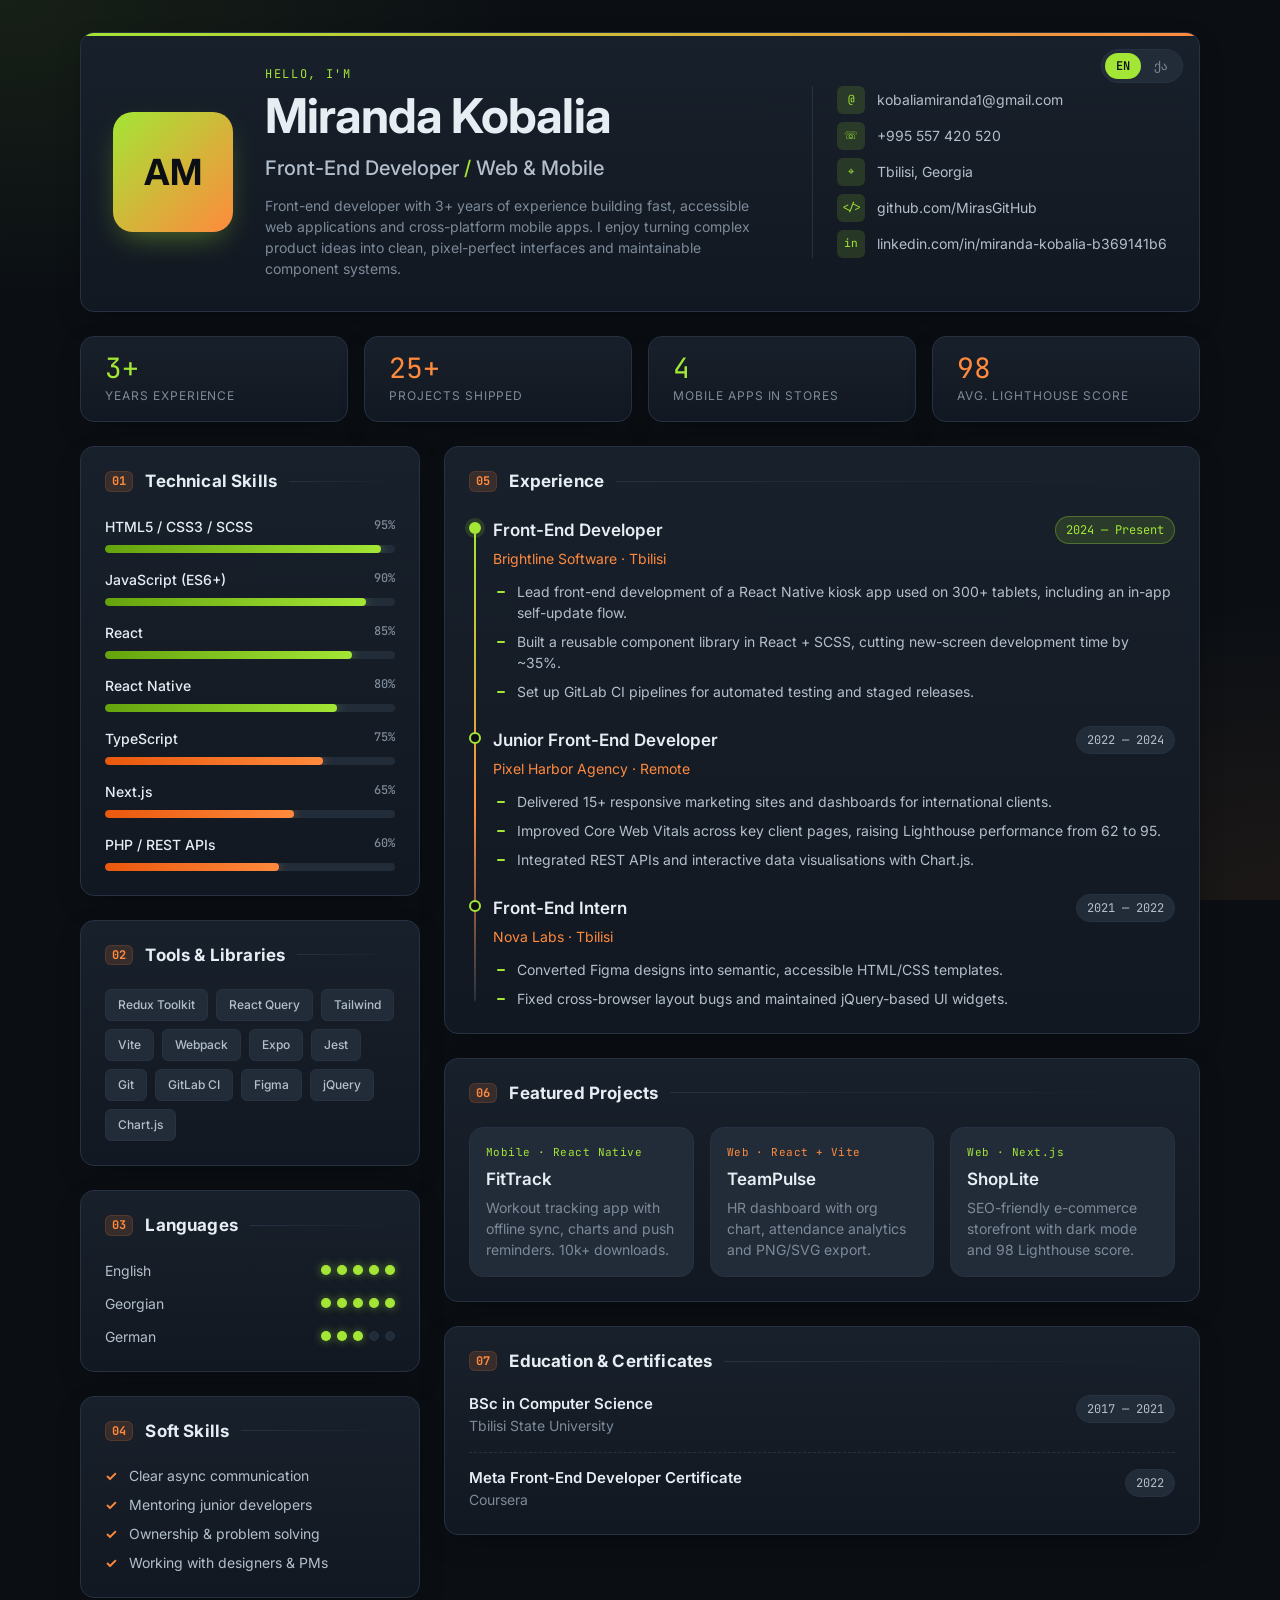
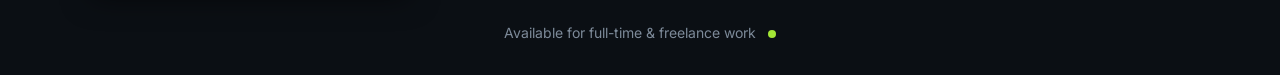
==== index.html @ 2007dba7 "initial commit" ====
<!DOCTYPE html>
<html lang="en">
<head>
  <meta charset="UTF-8" />
  <meta name="viewport" content="width=device-width, initial-scale=1.0" />
  <meta name="description" content="Miranda Kobalia — Front-End Developer (Web & Mobile). Resume." />
  <title>Miranda Kobalia — Front-End Developer</title>

  <link rel="preconnect" href="https://fonts.googleapis.com" />
  <link rel="preconnect" href="https://fonts.gstatic.com" crossorigin />
  <link href="https://fonts.googleapis.com/css2?family=Inter:wght@400;500;600;700&family=JetBrains+Mono:wght@500&family=Noto+Sans+Georgian:wght@400;500;600;700&display=swap" rel="stylesheet" />

  <link rel="stylesheet" href="styles/reset.css" />
  <link rel="stylesheet" href="styles/assets.css" />
  <link rel="stylesheet" href="styles/style.css" />
</head>
<body>
  <main class="resume">

    <!-- ============ HEADER ============ -->
    <header class="hero card">
      <nav class="lang-switch" aria-label="Language">
        <a href="index.html" lang="en" aria-current="page">EN</a>
        <a href="ka.html" lang="ka">ქა</a>
      </nav>

      <div class="hero__avatar" aria-hidden="true">AM</div>

      <div class="hero__info">
        <p class="eyebrow">Hello, I'm</p>
        <h1 class="hero__name">Miranda Kobalia</h1>
        <p class="hero__role">
          Front-End Developer <span class="text-accent">/</span> Web &amp; Mobile
        </p>
        <p class="hero__summary">
          Front-end developer with 3+ years of experience building fast, accessible web
          applications and cross-platform mobile apps. I enjoy turning complex product
          ideas into clean, pixel-perfect interfaces and maintainable component systems.
        </p>
      </div>

      <ul class="hero__contacts">
        <li>
          <a class="contact" href="mailto:kobaliamiranda1@gmail.com">
            <span class="contact__icon">@</span>kobaliamiranda1@gmail.com
          </a>
        </li>
        <li>
          <a class="contact" href="tel:+995557420520">
            <span class="contact__icon">☏</span>+995 557 420 520
          </a>
        </li>
        <li>
          <span class="contact">
            <span class="contact__icon">⌖</span>Tbilisi, Georgia
          </span>
        </li>
        <li>
          <a class="contact" href="https://github.com/MirasGitHub" target="_blank" rel="noopener">
            <span class="contact__icon">&lt;/&gt;</span>github.com/MirasGitHub
          </a>
        </li>
        <li>
          <a class="contact" href="https://linkedin.com/in/miranda-kobalia-b369141b6" target="_blank" rel="noopener">
            <span class="contact__icon">in</span>linkedin.com/in/miranda-kobalia-b369141b6
          </a>
        </li>
      </ul>
    </header>

    <!-- ============ STATS ============ -->
    <section class="stats" aria-label="Highlights">
      <div class="stat card">
        <span class="stat__value text-accent">3+</span>
        <span class="stat__label">Years experience</span>
      </div>
      <div class="stat card">
        <span class="stat__value text-orange">25+</span>
        <span class="stat__label">Projects shipped</span>
      </div>
      <div class="stat card">
        <span class="stat__value text-accent">4</span>
        <span class="stat__label">Mobile apps in stores</span>
      </div>
      <div class="stat card">
        <span class="stat__value text-orange">98</span>
        <span class="stat__label">Avg. Lighthouse score</span>
      </div>
    </section>

    <div class="layout">

      <!-- ============ SIDEBAR ============ -->
      <aside class="sidebar">

        <section class="card">
          <h2 class="section-title"><span class="section-title__num">01</span>Technical Skills</h2>

          <ul class="skills">
            <li class="skill" style="--level: 95%">
              <div class="skill__head"><span>HTML5 / CSS3 / SCSS</span><span class="skill__pct">95%</span></div>
              <div class="progress"><span class="progress__bar"></span></div>
            </li>
            <li class="skill" style="--level: 90%">
              <div class="skill__head"><span>JavaScript (ES6+)</span><span class="skill__pct">90%</span></div>
              <div class="progress"><span class="progress__bar"></span></div>
            </li>
            <li class="skill" style="--level: 85%">
              <div class="skill__head"><span>React</span><span class="skill__pct">85%</span></div>
              <div class="progress"><span class="progress__bar"></span></div>
            </li>
            <li class="skill" style="--level: 80%">
              <div class="skill__head"><span>React Native</span><span class="skill__pct">80%</span></div>
              <div class="progress"><span class="progress__bar"></span></div>
            </li>
            <li class="skill" style="--level: 75%">
              <div class="skill__head"><span>TypeScript</span><span class="skill__pct">75%</span></div>
              <div class="progress"><span class="progress__bar progress__bar--orange"></span></div>
            </li>
            <li class="skill" style="--level: 65%">
              <div class="skill__head"><span>Next.js</span><span class="skill__pct">65%</span></div>
              <div class="progress"><span class="progress__bar progress__bar--orange"></span></div>
            </li>
            <li class="skill" style="--level: 60%">
              <div class="skill__head"><span>PHP / REST APIs</span><span class="skill__pct">60%</span></div>
              <div class="progress"><span class="progress__bar progress__bar--orange"></span></div>
            </li>
          </ul>
        </section>

        <section class="card">
          <h2 class="section-title"><span class="section-title__num">02</span>Tools &amp; Libraries</h2>
          <ul class="tags">
            <li class="tag">Redux Toolkit</li>
            <li class="tag">React Query</li>
            <li class="tag">Tailwind</li>
            <li class="tag">Vite</li>
            <li class="tag">Webpack</li>
            <li class="tag">Expo</li>
            <li class="tag">Jest</li>
            <li class="tag">Git</li>
            <li class="tag">GitLab CI</li>
            <li class="tag">Figma</li>
            <li class="tag">jQuery</li>
            <li class="tag">Chart.js</li>
          </ul>
        </section>

        <section class="card">
          <h2 class="section-title"><span class="section-title__num">03</span>Languages</h2>
          <ul class="langs">
            <li class="lang">
              <span>English</span>
              <span class="dots" style="--filled: 5" aria-label="5 of 5"><i></i><i></i><i></i><i></i><i></i></span>
            </li>
            <li class="lang">
              <span>Georgian</span>
              <span class="dots" style="--filled: 5" aria-label="5 of 5"><i></i><i></i><i></i><i></i><i></i></span>
            </li>
            <li class="lang">
              <span>German</span>
              <span class="dots" style="--filled: 3" aria-label="3 of 5"><i></i><i></i><i></i><i></i><i></i></span>
            </li>
          </ul>
        </section>

        <section class="card">
          <h2 class="section-title"><span class="section-title__num">04</span>Soft Skills</h2>
          <ul class="list-check">
            <li>Clear async communication</li>
            <li>Mentoring junior developers</li>
            <li>Ownership &amp; problem solving</li>
            <li>Working with designers &amp; PMs</li>
          </ul>
        </section>
      </aside>

      <!-- ============ MAIN CONTENT ============ -->
      <div class="content">

        <section class="card">
          <h2 class="section-title"><span class="section-title__num">05</span>Experience</h2>

          <ol class="timeline">
            <li class="timeline__item">
              <div class="timeline__head">
                <h3 class="timeline__role">Front-End Developer</h3>
                <span class="badge badge--accent">2024 — Present</span>
              </div>
              <p class="timeline__company">Brightline Software · Tbilisi</p>
              <ul class="list-dash">
                <li>Lead front-end development of a React Native kiosk app used on 300+ tablets, including an in-app self-update flow.</li>
                <li>Built a reusable component library in React + SCSS, cutting new-screen development time by ~35%.</li>
                <li>Set up GitLab CI pipelines for automated testing and staged releases.</li>
              </ul>
            </li>

            <li class="timeline__item">
              <div class="timeline__head">
                <h3 class="timeline__role">Junior Front-End Developer</h3>
                <span class="badge">2022 — 2024</span>
              </div>
              <p class="timeline__company">Pixel Harbor Agency · Remote</p>
              <ul class="list-dash">
                <li>Delivered 15+ responsive marketing sites and dashboards for international clients.</li>
                <li>Improved Core Web Vitals across key client pages, raising Lighthouse performance from 62 to 95.</li>
                <li>Integrated REST APIs and interactive data visualisations with Chart.js.</li>
              </ul>
            </li>

            <li class="timeline__item">
              <div class="timeline__head">
                <h3 class="timeline__role">Front-End Intern</h3>
                <span class="badge">2021 — 2022</span>
              </div>
              <p class="timeline__company">Nova Labs · Tbilisi</p>
              <ul class="list-dash">
                <li>Converted Figma designs into semantic, accessible HTML/CSS templates.</li>
                <li>Fixed cross-browser layout bugs and maintained jQuery-based UI widgets.</li>
              </ul>
            </li>
          </ol>
        </section>

        <section class="card">
          <h2 class="section-title"><span class="section-title__num">06</span>Featured Projects</h2>

          <div class="projects">
            <article class="project">
              <span class="project__type text-accent">Mobile · React Native</span>
              <h3 class="project__title">FitTrack</h3>
              <p class="project__desc">Workout tracking app with offline sync, charts and push reminders. 10k+ downloads.</p>
            </article>
            <article class="project">
              <span class="project__type text-orange">Web · React + Vite</span>
              <h3 class="project__title">TeamPulse</h3>
              <p class="project__desc">HR dashboard with org chart, attendance analytics and PNG/SVG export.</p>
            </article>
            <article class="project">
              <span class="project__type text-accent">Web · Next.js</span>
              <h3 class="project__title">ShopLite</h3>
              <p class="project__desc">SEO-friendly e-commerce storefront with dark mode and 98 Lighthouse score.</p>
            </article>
          </div>
        </section>

        <section class="card">
          <h2 class="section-title"><span class="section-title__num">07</span>Education &amp; Certificates</h2>

          <div class="edu">
            <div class="edu__item">
              <div>
                <h3 class="edu__title">BSc in Computer Science</h3>
                <p class="text-muted">Tbilisi State University</p>
              </div>
              <span class="badge">2017 — 2021</span>
            </div>
            <div class="edu__item">
              <div>
                <h3 class="edu__title">Meta Front-End Developer Certificate</h3>
                <p class="text-muted">Coursera</p>
              </div>
              <span class="badge">2022</span>
            </div>
          </div>
        </section>

      </div>
    </div>

    <footer class="footer">
      <p>Available for full-time &amp; freelance work <span class="status-dot" aria-hidden="true"></span></p>
    </footer>
  </main>
</body>
</html>
---- styles/assets.css ----
/* =========================================================
   assets.css — design tokens + reusable utility classes
   ========================================================= */

:root {
  /* ---- Colors ---- */
  --bg:            #0b0f14;
  --bg-glow-1:     rgba(163, 230, 53, 0.08);
  --bg-glow-2:     rgba(255, 138, 61, 0.07);
  --surface:       #121821;
  --surface-2:     #18202b;
  --surface-3:     #222c39;
  --border:        #263142;

  --text:          #e6edf3;
  --text-soft:     #b3bfcc;
  --text-muted:    #7d8a99;

  --accent:        #a3e635;   /* salad / lime */
  --accent-dim:    rgba(163, 230, 53, 0.14);
  --orange:        #ff8a3d;
  --orange-dim:    rgba(255, 138, 61, 0.14);

  /* ---- Type ---- */
  --font-sans: "Inter", "Noto Sans Georgian", system-ui, -apple-system, "Segoe UI", Roboto, sans-serif;
  --font-mono: "JetBrains Mono", ui-monospace, SFMono-Regular, Menlo, monospace;

  --fs-xs:   0.75rem;
  --fs-sm:   0.875rem;
  --fs-base: 0.9375rem;
  --fs-md:   1.0625rem;
  --fs-lg:   1.25rem;
  --fs-xl:   clamp(2rem, 1.4rem + 2.6vw, 3rem);

  /* ---- Spacing / shape ---- */
  --space-1: 0.25rem;
  --space-2: 0.5rem;
  --space-3: 0.75rem;
  --space-4: 1rem;
  --space-5: 1.5rem;
  --space-6: 2rem;

  --radius-sm: 6px;
  --radius:    14px;
  --radius-lg: 20px;

  --shadow: 0 10px 30px -12px rgba(0, 0, 0, 0.6);
  --transition: 0.25s ease;
}

/* ---------- Card ---------- */
.card {
  background: linear-gradient(180deg, var(--surface-2) 0%, var(--surface) 100%);
  border: 1px solid var(--border);
  border-radius: var(--radius);
  padding: var(--space-5);
  box-shadow: var(--shadow);
  transition: border-color var(--transition), transform var(--transition);
}

.card:hover {
  border-color: #34425a;
}

/* ---------- Text utilities ---------- */
.text-accent { color: var(--accent); }
.text-orange { color: var(--orange); }
.text-muted  { color: var(--text-muted); font-size: var(--fs-sm); }

.eyebrow {
  font-family: var(--font-mono);
  font-size: var(--fs-xs);
  letter-spacing: 0.14em;
  text-transform: uppercase;
  color: var(--accent);
}

/* ---------- Section title ---------- */
.section-title {
  display: flex;
  align-items: center;
  gap: var(--space-3);
  margin-bottom: var(--space-5);
  font-size: var(--fs-md);
  font-weight: 700;
  letter-spacing: 0.01em;
}

.section-title::after {
  content: "";
  flex: 1;
  height: 1px;
  background: linear-gradient(90deg, var(--border), transparent);
}

.section-title__num {
  font-family: var(--font-mono);
  font-size: var(--fs-xs);
  color: var(--orange);
  padding: 2px 6px;
  border: 1px solid var(--orange-dim);
  border-radius: var(--radius-sm);
  background: var(--orange-dim);
}

/* ---------- Badge ---------- */
.badge {
  display: inline-flex;
  align-items: center;
  white-space: nowrap;
  font-family: var(--font-mono);
  font-size: var(--fs-xs);
  color: var(--text-soft);
  padding: 4px 10px;
  border-radius: 999px;
  background: var(--surface-3);
  border: 1px solid var(--border);
}

.badge--accent {
  color: var(--accent);
  background: var(--accent-dim);
  border-color: rgba(163, 230, 53, 0.3);
}

/* ---------- Tags ---------- */
.tags {
  display: flex;
  flex-wrap: wrap;
  gap: var(--space-2);
}

.tag {
  font-size: var(--fs-xs);
  font-weight: 500;
  color: var(--text-soft);
  padding: 6px 12px;
  border-radius: var(--radius-sm);
  background: var(--surface-3);
  border: 1px solid var(--border);
  transition: color var(--transition), border-color var(--transition);
}

.tag:hover {
  color: var(--accent);
  border-color: var(--accent);
}

/* ---------- Progress bar ---------- */
.progress {
  position: relative;
  height: 8px;
  border-radius: 999px;
  background: var(--surface-3);
  overflow: hidden;
}

.progress__bar {
  display: block;
  height: 100%;
  width: var(--level, 50%);
  border-radius: inherit;
  background: linear-gradient(90deg, #65a30d, var(--accent));
  box-shadow: 0 0 12px rgba(163, 230, 53, 0.45);
  animation: progress-fill 1.2s cubic-bezier(0.22, 1, 0.36, 1) both;
}

.progress__bar--orange {
  background: linear-gradient(90deg, #ea580c, var(--orange));
  box-shadow: 0 0 12px rgba(255, 138, 61, 0.45);
}

@keyframes progress-fill {
  from { width: 0; }
}

/* ---------- Rating dots (uses --filled on parent) ---------- */
.dots {
  display: inline-flex;
  gap: 6px;
}

.dots i {
  position: relative;
  width: 10px;
  height: 10px;
  border-radius: 50%;
  background: var(--surface-3);
  border: 1px solid var(--border);
}

.dots i:nth-child(1) { --n: 1; }
.dots i:nth-child(2) { --n: 2; }
.dots i:nth-child(3) { --n: 3; }
.dots i:nth-child(4) { --n: 4; }
.dots i:nth-child(5) { --n: 5; }

.dots i::after {
  content: "";
  position: absolute;
  inset: -1px;
  border-radius: 50%;
  background: var(--accent);
  box-shadow: 0 0 8px rgba(163, 230, 53, 0.5);
  /* 1 when n <= filled, 0 otherwise */
  opacity: clamp(0, calc(var(--filled, 0) - var(--n) + 1), 1);
}

/* ---------- Lists ---------- */
.list-dash li,
.list-check li {
  position: relative;
  padding-left: var(--space-5);
  color: var(--text-soft);
  font-size: var(--fs-sm);
}

.list-dash li + li,
.list-check li + li {
  margin-top: var(--space-2);
}

.list-dash li::before {
  content: "";
  position: absolute;
  left: 4px;
  top: 0.7em;
  width: 8px;
  height: 2px;
  background: var(--accent);
  border-radius: 2px;
}

.list-check li::before {
  content: "✓";
  position: absolute;
  left: 0;
  top: 0;
  font-weight: 700;
  color: var(--orange);
}

/* ---------- Language switch ---------- */
.lang-switch {
  display: inline-flex;
  gap: 2px;
  padding: 3px;
  border-radius: 999px;
  background: var(--surface-3);
  border: 1px solid var(--border);
}

.lang-switch a {
  min-width: 36px;
  padding: 4px 10px;
  border-radius: 999px;
  text-align: center;
  font-family: var(--font-mono), "Noto Sans Georgian", sans-serif;
  font-size: var(--fs-xs);
  color: var(--text-muted);
  transition: color var(--transition), background var(--transition);
}

.lang-switch a:hover {
  color: var(--text);
}

.lang-switch a[aria-current="page"] {
  color: var(--bg);
  background: var(--accent);
  font-weight: 600;
}

/* ---------- Status dot ---------- */
.status-dot {
  display: inline-block;
  width: 8px;
  height: 8px;
  margin-left: var(--space-2);
  border-radius: 50%;
  background: var(--accent);
  vertical-align: middle;
  animation: pulse 2s infinite;
}

@keyframes pulse {
  0%   { box-shadow: 0 0 0 0 rgba(163, 230, 53, 0.6); }
  70%  { box-shadow: 0 0 0 8px rgba(163, 230, 53, 0); }
  100% { box-shadow: 0 0 0 0 rgba(163, 230, 53, 0); }
}
---- styles/style.css ----
/* =========================================================
   style.css — page layout & resume-specific components
   ========================================================= */

body {
  font-family: var(--font-sans);
  font-size: var(--fs-base);
  color: var(--text);
  background-color: var(--bg);
  background-image:
    radial-gradient(900px 500px at 0% 0%, var(--bg-glow-1), transparent 60%),
    radial-gradient(800px 500px at 100% 100%, var(--bg-glow-2), transparent 60%);
  background-attachment: fixed;
}

::selection {
  background: var(--accent);
  color: var(--bg);
}

.resume {
  width: min(1120px, 100% - 2rem);
  margin-inline: auto;
  padding-block: var(--space-6);
  display: grid;
  gap: var(--space-5);
}

/* ================= HERO ================= */
.hero {
  position: relative;
  overflow: hidden;
  display: grid;
  grid-template-columns: auto 1fr auto;
  align-items: center;
  gap: var(--space-6);
  padding: var(--space-6);
}

.hero::before {
  content: "";
  position: absolute;
  top: 0;
  left: 0;
  right: 0;
  height: 3px;
  background: linear-gradient(90deg, var(--accent), var(--orange));
}

.hero .lang-switch {
  position: absolute;
  top: var(--space-4);
  right: var(--space-4);
  z-index: 1;
}

.hero__avatar {
  display: grid;
  place-items: center;
  width: 120px;
  aspect-ratio: 1;
  border-radius: var(--radius-lg);
  font-size: 2.25rem;
  font-weight: 700;
  color: var(--bg);
  background: linear-gradient(135deg, var(--accent), var(--orange));
  box-shadow: 0 12px 30px -10px rgba(163, 230, 53, 0.45);
}

.hero__name {
  margin-block: var(--space-1) var(--space-2);
  font-size: var(--fs-xl);
  font-weight: 700;
  letter-spacing: -0.02em;
}

.hero__role {
  font-size: var(--fs-lg);
  font-weight: 500;
  color: var(--text-soft);
}

.hero__summary {
  max-width: 56ch;
  margin-top: var(--space-3);
  color: var(--text-muted);
  font-size: var(--fs-sm);
}

.hero__contacts {
  display: grid;
  gap: var(--space-2);
  padding-left: var(--space-5);
  border-left: 1px solid var(--border);
}

.contact {
  display: inline-flex;
  align-items: center;
  gap: var(--space-3);
  font-size: var(--fs-sm);
  color: var(--text-soft);
  transition: color var(--transition);
}

a.contact:hover {
  color: var(--accent);
}

.contact__icon {
  display: grid;
  place-items: center;
  flex-shrink: 0;
  width: 28px;
  height: 28px;
  border-radius: var(--radius-sm);
  font-family: var(--font-mono);
  font-size: 0.7rem;
  color: var(--accent);
  background: var(--accent-dim);
}

/* ================= STATS ================= */
.stats {
  display: grid;
  grid-template-columns: repeat(4, 1fr);
  gap: var(--space-4);
}

.stat {
  display: flex;
  flex-direction: column;
  gap: var(--space-1);
  padding: var(--space-4) var(--space-5);
}

.stat:hover {
  transform: translateY(-3px);
}

.stat__value {
  font-family: var(--font-mono);
  font-size: 1.75rem;
  line-height: 1.1;
}

.stat__label {
  font-size: var(--fs-xs);
  text-transform: uppercase;
  letter-spacing: 0.08em;
  color: var(--text-muted);
}

/* ================= LAYOUT ================= */
.layout {
  display: grid;
  grid-template-columns: 340px 1fr;
  gap: var(--space-5);
  align-items: start;
}

.sidebar,
.content {
  display: grid;
  gap: var(--space-5);
}

/* ================= SKILLS ================= */
.skills {
  display: grid;
  gap: var(--space-4);
}

.skill__head {
  display: flex;
  justify-content: space-between;
  gap: var(--space-3);
  margin-bottom: var(--space-2);
  font-size: var(--fs-sm);
  font-weight: 500;
}

.skill__pct {
  font-family: var(--font-mono);
  font-size: var(--fs-xs);
  color: var(--text-muted);
}

/* ================= LANGUAGES ================= */
.langs {
  display: grid;
  gap: var(--space-3);
}

.lang {
  display: flex;
  justify-content: space-between;
  align-items: center;
  font-size: var(--fs-sm);
  color: var(--text-soft);
}

/* ================= TIMELINE ================= */
.timeline {
  position: relative;
  display: grid;
  gap: var(--space-5);
  padding-left: var(--space-5);
}

.timeline::before {
  content: "";
  position: absolute;
  left: 5px;
  top: 8px;
  bottom: 8px;
  width: 2px;
  background: linear-gradient(180deg, var(--accent), var(--orange) 60%, var(--border));
  border-radius: 2px;
}

.timeline__item {
  position: relative;
}

.timeline__item::before {
  content: "";
  position: absolute;
  left: calc(-1 * var(--space-5));
  top: 6px;
  width: 12px;
  height: 12px;
  border-radius: 50%;
  background: var(--bg);
  border: 2px solid var(--accent);
}

.timeline__item:first-child::before {
  background: var(--accent);
  box-shadow: 0 0 0 4px var(--accent-dim);
}

.timeline__head {
  display: flex;
  justify-content: space-between;
  align-items: center;
  flex-wrap: wrap;
  gap: var(--space-2) var(--space-3);
}

.timeline__role {
  font-size: var(--fs-md);
  font-weight: 600;
}

.timeline__company {
  margin-block: var(--space-1) var(--space-3);
  font-size: var(--fs-sm);
  color: var(--orange);
}

/* ================= PROJECTS ================= */
.projects {
  display: grid;
  grid-template-columns: repeat(3, 1fr);
  gap: var(--space-4);
}

.project {
  display: flex;
  flex-direction: column;
  gap: var(--space-2);
  padding: var(--space-4);
  border-radius: var(--radius);
  background: var(--surface-3);
  border: 1px solid var(--border);
  transition: transform var(--transition), border-color var(--transition);
}

.project:hover {
  transform: translateY(-3px);
  border-color: var(--accent);
}

.project__type {
  font-family: var(--font-mono);
  font-size: 0.6875rem;
  letter-spacing: 0.04em;
}

.project__title {
  font-size: var(--fs-md);
  font-weight: 600;
}

.project__desc {
  font-size: var(--fs-sm);
  color: var(--text-muted);
}

/* ================= EDUCATION ================= */
.edu {
  display: grid;
  gap: var(--space-4);
}

.edu__item {
  display: flex;
  justify-content: space-between;
  align-items: flex-start;
  gap: var(--space-3);
  padding-bottom: var(--space-4);
  border-bottom: 1px dashed var(--border);
}

.edu__item:last-child {
  padding-bottom: 0;
  border-bottom: none;
}

.edu__title {
  font-size: var(--fs-base);
  font-weight: 600;
  margin-bottom: 2px;
}

/* ================= FOOTER ================= */
.footer {
  text-align: center;
  font-size: var(--fs-sm);
  color: var(--text-muted);
}

/* =========================================================
   GEORGIAN (lang="ka") ADJUSTMENTS
   Georgian has no lowercase/uppercase in everyday text — browsers
   would turn it into Mtavruli capitals, so disable uppercase here.
   ========================================================= */
html:lang(ka) .eyebrow,
html:lang(ka) .stat__label {
  text-transform: none;
  letter-spacing: 0.02em;
}

html:lang(ka) .eyebrow,
html:lang(ka) .project__type {
  font-family: var(--font-sans);
  font-weight: 600;
}

html:lang(ka) .hero__name {
  letter-spacing: 0;
}

html:lang(ka) .section-title {
  font-size: var(--fs-base);
}

html:lang(ka) .list-dash li,
html:lang(ka) .list-check li,
html:lang(ka) .hero__summary {
  line-height: 1.65;
}

/* =========================================================
   RESPONSIVE
   ========================================================= */

/* Laptop / small desktop */
@media (max-width: 1024px) {
  .hero {
    grid-template-columns: auto 1fr;
  }

  .hero__contacts {
    grid-column: 1 / -1;
    grid-template-columns: repeat(auto-fit, minmax(220px, 1fr));
    padding-left: 0;
    padding-top: var(--space-4);
    border-left: none;
    border-top: 1px solid var(--border);
  }

  .layout {
    grid-template-columns: 300px 1fr;
  }

  .projects {
    grid-template-columns: repeat(2, 1fr);
  }
}

/* Tablet */
@media (max-width: 820px) {
  .stats {
    grid-template-columns: repeat(2, 1fr);
  }

  .layout {
    grid-template-columns: 1fr;
  }

  /* show experience first on smaller screens */
  .content { order: -1; }
}

/* Mobile */
@media (max-width: 560px) {
  .resume {
    width: min(100% - 1.5rem, 1120px);
    padding-block: var(--space-4);
    gap: var(--space-4);
  }

  .card {
    padding: var(--space-4);
  }

  .hero {
    grid-template-columns: 1fr;
    justify-items: center;
    text-align: center;
    gap: var(--space-4);
    padding: var(--space-5) var(--space-4);
  }

  .hero__avatar {
    width: 92px;
    font-size: 1.75rem;
  }

  .hero__summary {
    margin-inline: auto;
  }

  .hero__contacts {
    width: 100%;
    grid-template-columns: 1fr;
    justify-items: start;
    text-align: left;
  }

  .contact {
    word-break: break-all;
  }

  .stats {
    gap: var(--space-3);
  }

  .stat__value {
    font-size: 1.5rem;
  }

  .projects {
    grid-template-columns: 1fr;
  }

  .edu__item {
    flex-direction: column;
  }
}

/* =========================================================
   PRINT — fit on one A4 page, light background
   ========================================================= */
@page {
  size: A4;
  margin: 10mm;
}

@media print {
  :root {
    --bg: #ffffff;
    --surface: #ffffff;
    --surface-2: #ffffff;
    --surface-3: #f1f3f5;
    --border: #dfe3e8;
    --text: #111418;
    --text-soft: #2c333b;
    --text-muted: #5b6672;
    --accent: #4d7c0f;
    --accent-dim: rgba(77, 124, 15, 0.12);
    --orange: #c2410c;
    --orange-dim: rgba(194, 65, 12, 0.1);
  }

  html { font-size: 11px; }

  body {
    background: #fff;
    -webkit-print-color-adjust: exact;
    print-color-adjust: exact;
  }

  .resume {
    width: 100%;
    padding: 0;
    gap: 8px;
  }

  .card {
    box-shadow: none;
    padding: 10px 12px;
    break-inside: avoid;
  }

  .hero { grid-template-columns: auto 1fr auto; gap: 16px; padding: 12px; }
  .hero__contacts { grid-column: auto; grid-template-columns: 1fr; padding: 0 0 0 12px; border-top: none; border-left: 1px solid var(--border); }
  .hero__avatar { width: 70px; font-size: 1.5rem; color: #fff; }
  .stats { grid-template-columns: repeat(4, 1fr); gap: 8px; }
  .layout { grid-template-columns: 34% 1fr; gap: 8px; }
  .content { order: 0; }
  .sidebar, .content { gap: 8px; }
  .projects { grid-template-columns: repeat(3, 1fr); }
  .section-title { margin-bottom: 8px; }
  .progress__bar, .dots i::after { box-shadow: none; animation: none; }
  .footer, .status-dot, .lang-switch { display: none; }
  a[href]::after { content: none; }
}
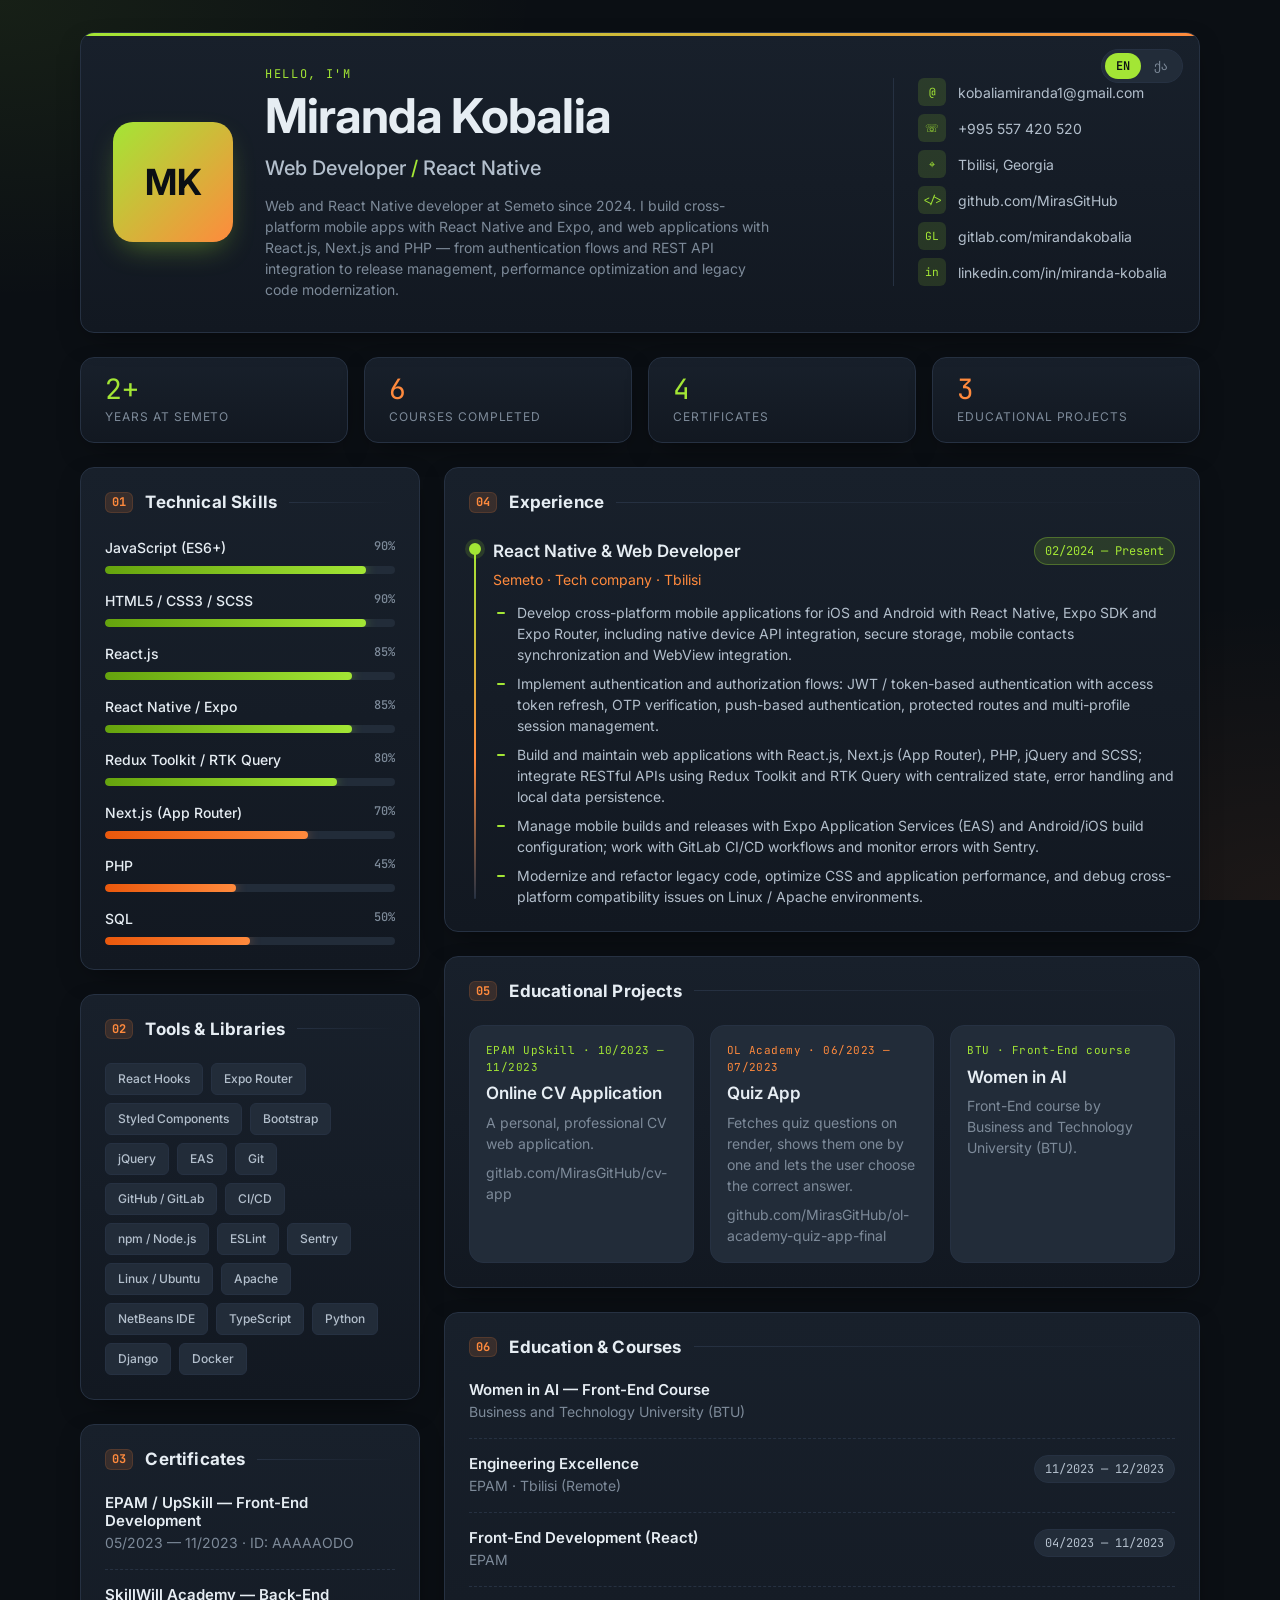
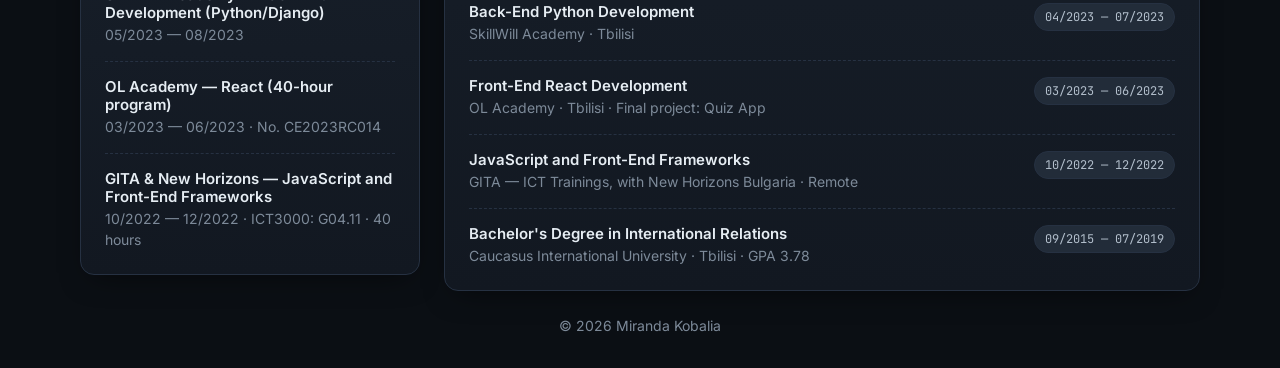
==== commit 7fb84b66: "personilize the resume and current work experience" ====
--- a/index.html
+++ b/index.html
@@ -3,8 +3,8 @@
 <head>
   <meta charset="UTF-8" />
   <meta name="viewport" content="width=device-width, initial-scale=1.0" />
-  <meta name="description" content="Miranda Kobalia — Front-End Developer (Web & Mobile). Resume." />
-  <title>Miranda Kobalia — Front-End Developer</title>
+  <meta name="description" content="Miranda Kobalia — Web &amp; React Native Developer. Resume." />
+  <title>Miranda Kobalia — Web &amp; React Native Developer</title>
 
   <link rel="preconnect" href="https://fonts.googleapis.com" />
   <link rel="preconnect" href="https://fonts.gstatic.com" crossorigin />
@@ -24,18 +24,19 @@
         <a href="ka.html" lang="ka">ქა</a>
       </nav>
 
-      <div class="hero__avatar" aria-hidden="true">AM</div>
+      <div class="hero__avatar" aria-hidden="true">MK</div>
 
       <div class="hero__info">
         <p class="eyebrow">Hello, I'm</p>
         <h1 class="hero__name">Miranda Kobalia</h1>
         <p class="hero__role">
-          Front-End Developer <span class="text-accent">/</span> Web &amp; Mobile
+          Web Developer <span class="text-accent">/</span> React Native
         </p>
         <p class="hero__summary">
-          Front-end developer with 3+ years of experience building fast, accessible web
-          applications and cross-platform mobile apps. I enjoy turning complex product
-          ideas into clean, pixel-perfect interfaces and maintainable component systems.
+          Web and React Native developer at Semeto since 2024. I build cross-platform
+          mobile apps with React Native and Expo, and web applications with React.js,
+          Next.js and PHP — from authentication flows and REST API integration to
+          release management, performance optimization and legacy code modernization.
         </p>
       </div>
 
@@ -61,8 +62,13 @@
           </a>
         </li>
         <li>
+          <a class="contact" href="https://gitlab.com/MirasGitHub" target="_blank" rel="noopener">
+            <span class="contact__icon">GL</span>gitlab.com/mirandakobalia
+          </a>
+        </li>
+        <li>
           <a class="contact" href="https://linkedin.com/in/miranda-kobalia-b369141b6" target="_blank" rel="noopener">
-            <span class="contact__icon">in</span>linkedin.com/in/miranda-kobalia-b369141b6
+            <span class="contact__icon">in</span>linkedin.com/in/miranda-kobalia
           </a>
         </li>
       </ul>
@@ -71,20 +77,20 @@
     <!-- ============ STATS ============ -->
     <section class="stats" aria-label="Highlights">
       <div class="stat card">
-        <span class="stat__value text-accent">3+</span>
-        <span class="stat__label">Years experience</span>
+        <span class="stat__value text-accent">2+</span>
+        <span class="stat__label">Years at Semeto</span>
       </div>
       <div class="stat card">
-        <span class="stat__value text-orange">25+</span>
-        <span class="stat__label">Projects shipped</span>
+        <span class="stat__value text-orange">6</span>
+        <span class="stat__label">Courses completed</span>
       </div>
       <div class="stat card">
         <span class="stat__value text-accent">4</span>
-        <span class="stat__label">Mobile apps in stores</span>
+        <span class="stat__label">Certificates</span>
       </div>
       <div class="stat card">
-        <span class="stat__value text-orange">98</span>
-        <span class="stat__label">Avg. Lighthouse score</span>
+        <span class="stat__value text-orange">3</span>
+        <span class="stat__label">Educational projects</span>
       </div>
     </section>
 
@@ -95,34 +101,37 @@
 
         <section class="card">
           <h2 class="section-title"><span class="section-title__num">01</span>Technical Skills</h2>
-
           <ul class="skills">
-            <li class="skill" style="--level: 95%">
-              <div class="skill__head"><span>HTML5 / CSS3 / SCSS</span><span class="skill__pct">95%</span></div>
-              <div class="progress"><span class="progress__bar"></span></div>
-            </li>
             <li class="skill" style="--level: 90%">
               <div class="skill__head"><span>JavaScript (ES6+)</span><span class="skill__pct">90%</span></div>
               <div class="progress"><span class="progress__bar"></span></div>
             </li>
+            <li class="skill" style="--level: 90%">
+              <div class="skill__head"><span>HTML5 / CSS3 / SCSS</span><span class="skill__pct">90%</span></div>
+              <div class="progress"><span class="progress__bar"></span></div>
+            </li>
             <li class="skill" style="--level: 85%">
-              <div class="skill__head"><span>React</span><span class="skill__pct">85%</span></div>
+              <div class="skill__head"><span>React.js</span><span class="skill__pct">85%</span></div>
+              <div class="progress"><span class="progress__bar"></span></div>
+            </li>
+            <li class="skill" style="--level: 85%">
+              <div class="skill__head"><span>React Native / Expo</span><span class="skill__pct">85%</span></div>
               <div class="progress"><span class="progress__bar"></span></div>
             </li>
             <li class="skill" style="--level: 80%">
-              <div class="skill__head"><span>React Native</span><span class="skill__pct">80%</span></div>
-              <div class="progress"><span class="progress__bar"></span></div>
-            </li>
-            <li class="skill" style="--level: 75%">
-              <div class="skill__head"><span>TypeScript</span><span class="skill__pct">75%</span></div>
+              <div class="skill__head"><span>Redux Toolkit / RTK Query</span><span class="skill__pct">80%</span></div>
+              <div class="progress"><span class="progress__bar"></span></div>
+            </li>
+            <li class="skill" style="--level: 70%">
+              <div class="skill__head"><span>Next.js (App Router)</span><span class="skill__pct">70%</span></div>
               <div class="progress"><span class="progress__bar progress__bar--orange"></span></div>
             </li>
-            <li class="skill" style="--level: 65%">
-              <div class="skill__head"><span>Next.js</span><span class="skill__pct">65%</span></div>
+             <li class="skill" style="--level: 45%">
+              <div class="skill__head"><span>PHP</span><span class="skill__pct">45%</span></div>
               <div class="progress"><span class="progress__bar progress__bar--orange"></span></div>
             </li>
-            <li class="skill" style="--level: 60%">
-              <div class="skill__head"><span>PHP / REST APIs</span><span class="skill__pct">60%</span></div>
+            <li class="skill" style="--level: 50%">
+              <div class="skill__head"><span>SQL</span><span class="skill__pct">50%</span></div>
               <div class="progress"><span class="progress__bar progress__bar--orange"></span></div>
             </li>
           </ul>
@@ -131,47 +140,56 @@
         <section class="card">
           <h2 class="section-title"><span class="section-title__num">02</span>Tools &amp; Libraries</h2>
           <ul class="tags">
-            <li class="tag">Redux Toolkit</li>
-            <li class="tag">React Query</li>
-            <li class="tag">Tailwind</li>
-            <li class="tag">Vite</li>
-            <li class="tag">Webpack</li>
-            <li class="tag">Expo</li>
-            <li class="tag">Jest</li>
+            <li class="tag">React Hooks</li>
+            <li class="tag">Expo Router</li>
+            <li class="tag">Styled Components</li>
+            <li class="tag">Bootstrap</li>
+            <li class="tag">jQuery</li>
+            <li class="tag">EAS</li>
             <li class="tag">Git</li>
-            <li class="tag">GitLab CI</li>
-            <li class="tag">Figma</li>
-            <li class="tag">jQuery</li>
-            <li class="tag">Chart.js</li>
+            <li class="tag">GitHub / GitLab</li>
+            <li class="tag">CI/CD</li>
+            <li class="tag">npm / Node.js</li>
+            <li class="tag">ESLint</li>
+            <li class="tag">Sentry</li>
+            <li class="tag">Linux / Ubuntu</li>
+            <li class="tag">Apache</li>
+            <li class="tag">NetBeans IDE</li>
+            <li class="tag">TypeScript</li>
+            <li class="tag">Python</li>
+            <li class="tag">Django</li>
+            <li class="tag">Docker</li>
           </ul>
         </section>
 
         <section class="card">
-          <h2 class="section-title"><span class="section-title__num">03</span>Languages</h2>
-          <ul class="langs">
-            <li class="lang">
-              <span>English</span>
-              <span class="dots" style="--filled: 5" aria-label="5 of 5"><i></i><i></i><i></i><i></i><i></i></span>
-            </li>
-            <li class="lang">
-              <span>Georgian</span>
-              <span class="dots" style="--filled: 5" aria-label="5 of 5"><i></i><i></i><i></i><i></i><i></i></span>
-            </li>
-            <li class="lang">
-              <span>German</span>
-              <span class="dots" style="--filled: 3" aria-label="3 of 5"><i></i><i></i><i></i><i></i><i></i></span>
-            </li>
-          </ul>
-        </section>
-
-        <section class="card">
-          <h2 class="section-title"><span class="section-title__num">04</span>Soft Skills</h2>
-          <ul class="list-check">
-            <li>Clear async communication</li>
-            <li>Mentoring junior developers</li>
-            <li>Ownership &amp; problem solving</li>
-            <li>Working with designers &amp; PMs</li>
-          </ul>
+          <h2 class="section-title"><span class="section-title__num">03</span>Certificates</h2>
+          <div class="edu">
+            <div class="edu__item">
+              <div>
+                <h3 class="edu__title">EPAM / UpSkill — Front-End Development</h3>
+                <p class="text-muted">05/2023 — 11/2023 · ID: AAAAAODO</p>
+              </div>
+            </div>
+            <div class="edu__item">
+              <div>
+                <h3 class="edu__title">SkillWill Academy — Back-End Development (Python/Django)</h3>
+                <p class="text-muted">05/2023 — 08/2023</p>
+              </div>
+            </div>
+            <div class="edu__item">
+              <div>
+                <h3 class="edu__title">OL Academy — React (40-hour program)</h3>
+                <p class="text-muted">03/2023 — 06/2023 · No. CE2023RC014</p>
+              </div>
+            </div>
+            <div class="edu__item">
+              <div>
+                <h3 class="edu__title">GITA &amp; New Horizons — JavaScript and Front-End Frameworks</h3>
+                <p class="text-muted">10/2022 — 12/2022 · ICT3000: G04.11 · 40 hours</p>
+              </div>
+            </div>
+          </div>
         </section>
       </aside>
 
@@ -179,88 +197,101 @@
       <div class="content">
 
         <section class="card">
-          <h2 class="section-title"><span class="section-title__num">05</span>Experience</h2>
+          <h2 class="section-title"><span class="section-title__num">04</span>Experience</h2>
 
           <ol class="timeline">
             <li class="timeline__item">
               <div class="timeline__head">
-                <h3 class="timeline__role">Front-End Developer</h3>
-                <span class="badge badge--accent">2024 — Present</span>
-              </div>
-              <p class="timeline__company">Brightline Software · Tbilisi</p>
+                <h3 class="timeline__role">React Native &amp; Web Developer</h3>
+                <span class="badge badge--accent">02/2024 — Present</span>
+              </div>
+              <p class="timeline__company">Semeto · Tech company · Tbilisi</p>
               <ul class="list-dash">
-                <li>Lead front-end development of a React Native kiosk app used on 300+ tablets, including an in-app self-update flow.</li>
-                <li>Built a reusable component library in React + SCSS, cutting new-screen development time by ~35%.</li>
-                <li>Set up GitLab CI pipelines for automated testing and staged releases.</li>
+                <li>Develop cross-platform mobile applications for iOS and Android with React Native, Expo SDK and Expo Router, including native device API integration, secure storage, mobile contacts synchronization and WebView integration.</li>
+                <li>Implement authentication and authorization flows: JWT / token-based authentication with access token refresh, OTP verification, push-based authentication, protected routes and multi-profile session management.</li>
+                <li>Build and maintain web applications with React.js, Next.js (App Router), PHP, jQuery and SCSS; integrate RESTful APIs using Redux Toolkit and RTK Query with centralized state, error handling and local data persistence.</li>
+                <li>Manage mobile builds and releases with Expo Application Services (EAS) and Android/iOS build configuration; work with GitLab CI/CD workflows and monitor errors with Sentry.</li>
+                <li>Modernize and refactor legacy code, optimize CSS and application performance, and debug cross-platform compatibility issues on Linux / Apache environments.</li>
               </ul>
             </li>
-
-            <li class="timeline__item">
-              <div class="timeline__head">
-                <h3 class="timeline__role">Junior Front-End Developer</h3>
-                <span class="badge">2022 — 2024</span>
-              </div>
-              <p class="timeline__company">Pixel Harbor Agency · Remote</p>
-              <ul class="list-dash">
-                <li>Delivered 15+ responsive marketing sites and dashboards for international clients.</li>
-                <li>Improved Core Web Vitals across key client pages, raising Lighthouse performance from 62 to 95.</li>
-                <li>Integrated REST APIs and interactive data visualisations with Chart.js.</li>
-              </ul>
-            </li>
-
-            <li class="timeline__item">
-              <div class="timeline__head">
-                <h3 class="timeline__role">Front-End Intern</h3>
-                <span class="badge">2021 — 2022</span>
-              </div>
-              <p class="timeline__company">Nova Labs · Tbilisi</p>
-              <ul class="list-dash">
-                <li>Converted Figma designs into semantic, accessible HTML/CSS templates.</li>
-                <li>Fixed cross-browser layout bugs and maintained jQuery-based UI widgets.</li>
-              </ul>
-            </li>
           </ol>
         </section>
 
         <section class="card">
-          <h2 class="section-title"><span class="section-title__num">06</span>Featured Projects</h2>
+          <h2 class="section-title"><span class="section-title__num">05</span>Educational Projects</h2>
 
           <div class="projects">
             <article class="project">
-              <span class="project__type text-accent">Mobile · React Native</span>
-              <h3 class="project__title">FitTrack</h3>
-              <p class="project__desc">Workout tracking app with offline sync, charts and push reminders. 10k+ downloads.</p>
+              <span class="project__type text-accent">EPAM UpSkill · 10/2023 — 11/2023</span>
+              <h3 class="project__title">Online CV Application</h3>
+              <p class="project__desc">A personal, professional CV web application.</p>
+              <a class="project__desc text-accent" href="https://gitlab.com/MirasGitHub/cv-app" target="_blank" rel="noopener">gitlab.com/MirasGitHub/cv-app</a>
             </article>
             <article class="project">
-              <span class="project__type text-orange">Web · React + Vite</span>
-              <h3 class="project__title">TeamPulse</h3>
-              <p class="project__desc">HR dashboard with org chart, attendance analytics and PNG/SVG export.</p>
+              <span class="project__type text-orange">OL Academy · 06/2023 — 07/2023</span>
+              <h3 class="project__title">Quiz App</h3>
+              <p class="project__desc">Fetches quiz questions on render, shows them one by one and lets the user choose the correct answer.</p>
+              <a class="project__desc text-accent" href="https://github.com/MirasGitHub/ol-academy-quiz-app-final" target="_blank" rel="noopener">github.com/MirasGitHub/ol-academy-quiz-app-final</a>
             </article>
             <article class="project">
-              <span class="project__type text-accent">Web · Next.js</span>
-              <h3 class="project__title">ShopLite</h3>
-              <p class="project__desc">SEO-friendly e-commerce storefront with dark mode and 98 Lighthouse score.</p>
+              <span class="project__type text-accent">BTU · Front-End course</span>
+              <h3 class="project__title">Women in AI</h3>
+              <p class="project__desc">Front-End course by Business and Technology University (BTU).</p>
             </article>
           </div>
         </section>
 
         <section class="card">
-          <h2 class="section-title"><span class="section-title__num">07</span>Education &amp; Certificates</h2>
+          <h2 class="section-title"><span class="section-title__num">06</span>Education &amp; Courses</h2>
 
           <div class="edu">
             <div class="edu__item">
               <div>
-                <h3 class="edu__title">BSc in Computer Science</h3>
-                <p class="text-muted">Tbilisi State University</p>
-              </div>
-              <span class="badge">2017 — 2021</span>
-            </div>
-            <div class="edu__item">
-              <div>
-                <h3 class="edu__title">Meta Front-End Developer Certificate</h3>
-                <p class="text-muted">Coursera</p>
-              </div>
-              <span class="badge">2022</span>
+                <h3 class="edu__title">Women in AI — Front-End Course</h3>
+                <p class="text-muted">Business and Technology University (BTU)</p>
+              </div>
+            </div>
+            <div class="edu__item">
+              <div>
+                <h3 class="edu__title">Engineering Excellence</h3>
+                <p class="text-muted">EPAM · Tbilisi (Remote)</p>
+              </div>
+              <span class="badge">11/2023 — 12/2023</span>
+            </div>
+            <div class="edu__item">
+              <div>
+                <h3 class="edu__title">Front-End Development (React)</h3>
+                <p class="text-muted">EPAM</p>
+              </div>
+              <span class="badge">04/2023 — 11/2023</span>
+            </div>
+            <div class="edu__item">
+              <div>
+                <h3 class="edu__title">Back-End Python Development</h3>
+                <p class="text-muted">SkillWill Academy · Tbilisi</p>
+              </div>
+              <span class="badge">04/2023 — 07/2023</span>
+            </div>
+            <div class="edu__item">
+              <div>
+                <h3 class="edu__title">Front-End React Development</h3>
+                <p class="text-muted">OL Academy · Tbilisi · Final project: Quiz App</p>
+              </div>
+              <span class="badge">03/2023 — 06/2023</span>
+            </div>
+            <div class="edu__item">
+              <div>
+                <h3 class="edu__title">JavaScript and Front-End Frameworks</h3>
+                <p class="text-muted">GITA — ICT Trainings, with New Horizons Bulgaria · Remote</p>
+              </div>
+              <span class="badge">10/2022 — 12/2022</span>
+            </div>
+            <div class="edu__item">
+              <div>
+                <h3 class="edu__title">Bachelor's Degree in International Relations</h3>
+                <p class="text-muted">Caucasus International University · Tbilisi · GPA 3.78</p>
+              </div>
+              <span class="badge">09/2015 — 07/2019</span>
             </div>
           </div>
         </section>
@@ -269,7 +300,7 @@
     </div>
 
     <footer class="footer">
-      <p>Available for full-time &amp; freelance work <span class="status-dot" aria-hidden="true"></span></p>
+      <p>© 2026 Miranda Kobalia</p>
     </footer>
   </main>
 </body>
